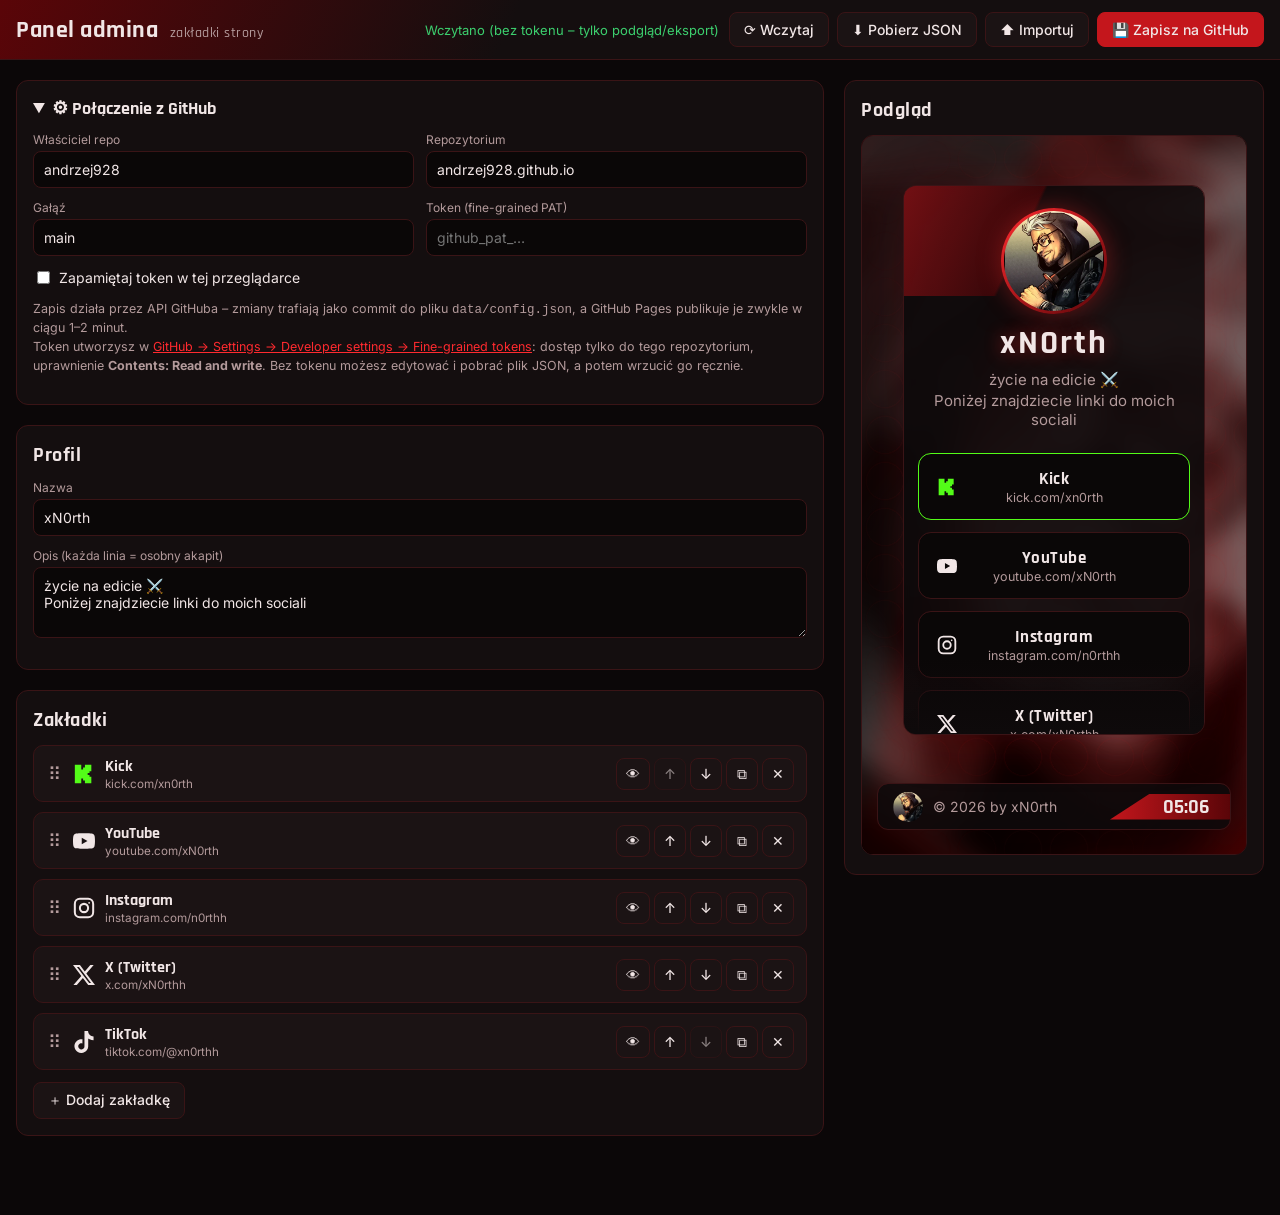
==== admin.html @ eec63bee "Add admin panel for managing link tabs Links and profile now live in data/config.json and are render" ====
<!DOCTYPE html>
<html lang="pl">
<head>
  <meta charset="UTF-8">
  <meta name="viewport" content="width=device-width, initial-scale=1">
  <meta name="robots" content="noindex, nofollow">
  <title>Panel admina</title>
  <link rel="icon" href="assets/avatar.webp">
  <link rel="preconnect" href="https://fonts.googleapis.com">
  <link href="https://fonts.googleapis.com/css2?family=Rajdhani:wght@500;600;700&family=Inter:wght@400;500&display=swap" rel="stylesheet">
  <link rel="stylesheet" href="css/admin.css">
</head>
<body>
  <header class="topbar">
    <h1>Panel admina <small>zakładki strony</small></h1>
    <span id="status" class="status">Wczytywanie…</span>
    <div class="toolbar">
      <button id="btn-reload" title="Wczytaj ponownie z serwera">⟳ Wczytaj</button>
      <button id="btn-download" title="Pobierz config.json">⬇ Pobierz JSON</button>
      <button id="btn-import" title="Wczytaj config.json z dysku">⬆ Importuj</button>
      <button id="btn-save" class="primary">💾 Zapisz na GitHub</button>
      <input id="import-file" type="file" accept=".json,application/json" hidden>
    </div>
  </header>

  <div class="layout">
    <div class="editor">
      <section class="box">
        <details class="settings" id="gh-settings">
          <summary>⚙ Połączenie z GitHub</summary>
          <div class="row two">
            <label class="field"><span>Właściciel repo</span><input type="text" id="gh-owner"></label>
            <label class="field"><span>Repozytorium</span><input type="text" id="gh-repo"></label>
          </div>
          <div class="row two">
            <label class="field"><span>Gałąź</span><input type="text" id="gh-branch"></label>
            <label class="field"><span>Token (fine-grained PAT)</span><input type="password" id="gh-token" autocomplete="off" placeholder="github_pat_…"></label>
          </div>
          <label class="check"><input type="checkbox" id="gh-remember"> Zapamiętaj token w tej przeglądarce</label>
          <p class="hint">
            Zapis działa przez API GitHuba – zmiany trafiają jako commit do pliku <code>data/config.json</code>,
            a GitHub Pages publikuje je zwykle w ciągu 1–2 minut.<br>
            Token utworzysz w <a href="https://github.com/settings/personal-access-tokens/new" target="_blank" rel="noopener">GitHub → Settings → Developer settings → Fine-grained tokens</a>:
            dostęp tylko do tego repozytorium, uprawnienie <b>Contents: Read and write</b>.
            Bez tokenu możesz edytować i pobrać plik JSON, a potem wrzucić go ręcznie.
          </p>
        </details>
      </section>

      <section class="box">
        <h2>Profil</h2>
        <label class="field"><span>Nazwa</span><input type="text" id="p-name"></label>
        <label class="field"><span>Opis (każda linia = osobny akapit)</span><textarea id="p-desc" rows="3"></textarea></label>
      </section>

      <section class="box">
        <h2>Zakładki</h2>
        <div id="links" class="links-list"></div>
        <button id="btn-add">＋ Dodaj zakładkę</button>
      </section>
    </div>

    <aside class="preview">
      <section class="box">
        <h2>Podgląd</h2>
        <iframe id="preview" src="index.html?preview=1" title="Podgląd strony"></iframe>
      </section>
    </aside>
  </div>

  <script src="js/icons.js"></script>
  <script>
    const CONFIG_PATH = "data/config.json"
    const DEFAULT_GH = { owner: "andrzej928", repo: "andrzej928.github.io", branch: "main" }

    let state = { profile: { name: "", description: [] }, links: [] }
    let remoteSha = null
    let dirty = false
    let nextId = 1
    const openCards = new Set()

    const $ = id => document.getElementById(id)

    // ---------- small DOM helper ----------
    function h(tag, props = {}, ...children) {
      const el = document.createElement(tag)
      for (const [k, v] of Object.entries(props)) {
        if (v == null) continue
        if (k.startsWith("on")) el.addEventListener(k.slice(2), v)
        else if (k === "class") el.className = v
        else if (k === "html") el.innerHTML = v
        else if (k in el && typeof v !== "string") el[k] = v
        else if (k === "value") el.value = v
        else el.setAttribute(k, v)
      }
      el.append(...children.flat().filter(c => c != null && c !== false))
      return el
    }

    function setStatus(text, kind = "") {
      const s = $("status")
      s.textContent = text
      s.className = "status " + kind
    }

    function markDirty() {
      dirty = true
      setStatus("Niezapisane zmiany", "dirty")
      schedulePreview()
    }

    // ---------- GitHub settings ----------
    function loadGhSettings() {
      let saved = {}
      try { saved = JSON.parse(localStorage.getItem("admin.gh") || "{}") } catch {}
      let token = ""
      try { token = localStorage.getItem("admin.token") || sessionStorage.getItem("admin.token") || "" } catch {}
      $("gh-owner").value = saved.owner || DEFAULT_GH.owner
      $("gh-repo").value = saved.repo || DEFAULT_GH.repo
      $("gh-branch").value = saved.branch || DEFAULT_GH.branch
      $("gh-token").value = token
      $("gh-remember").checked = !!(saved.remember && token)
      if (!token) $("gh-settings").open = true
    }

    function saveGhSettings() {
      const gh = getGh()
      try {
        localStorage.setItem("admin.gh", JSON.stringify({ owner: gh.owner, repo: gh.repo, branch: gh.branch, remember: $("gh-remember").checked }))
        localStorage.removeItem("admin.token")
        sessionStorage.removeItem("admin.token")
        if (gh.token) ($("gh-remember").checked ? localStorage : sessionStorage).setItem("admin.token", gh.token)
      } catch {}
    }

    function getGh() {
      return {
        owner: $("gh-owner").value.trim(),
        repo: $("gh-repo").value.trim(),
        branch: $("gh-branch").value.trim() || "main",
        token: $("gh-token").value.trim()
      }
    }

    for (const id of ["gh-owner", "gh-repo", "gh-branch", "gh-token", "gh-remember"]) {
      $(id).addEventListener("change", saveGhSettings)
    }

    // ---------- UTF-8 safe base64 ----------
    function toBase64(str) {
      const bytes = new TextEncoder().encode(str)
      let bin = ""
      for (let i = 0; i < bytes.length; i += 0x8000) bin += String.fromCharCode(...bytes.subarray(i, i + 0x8000))
      return btoa(bin)
    }
    function fromBase64(b64) {
      const bin = atob(b64.replace(/\s/g, ""))
      return new TextDecoder().decode(Uint8Array.from(bin, c => c.charCodeAt(0)))
    }

    function ghUrl(gh) {
      return `https://api.github.com/repos/${encodeURIComponent(gh.owner)}/${encodeURIComponent(gh.repo)}/contents/${CONFIG_PATH}`
    }
    function ghHeaders(gh) {
      return { "Accept": "application/vnd.github+json", "Authorization": `Bearer ${gh.token}`, "X-GitHub-Api-Version": "2022-11-28" }
    }

    async function ghGet(gh) {
      const r = await fetch(`${ghUrl(gh)}?ref=${encodeURIComponent(gh.branch)}&t=${Date.now()}`, { headers: ghHeaders(gh), cache: "no-store" })
      if (r.status === 404) return null
      if (!r.ok) throw new Error(`GitHub: ${r.status} ${(await r.json().catch(() => ({}))).message || ""}`)
      const data = await r.json()
      return { sha: data.sha, config: JSON.parse(fromBase64(data.content)) }
    }

    // ---------- Load ----------
    async function load() {
      if (dirty && !confirm("Masz niezapisane zmiany. Wczytać ponownie i je odrzucić?")) return
      setStatus("Wczytywanie…")
      const gh = getGh()
      try {
        let cfg
        if (gh.token) {
          const res = await ghGet(gh)
          if (res) { cfg = res.config; remoteSha = res.sha }
        }
        if (!cfg) {
          const r = await fetch(`${CONFIG_PATH}?v=${Date.now()}`, { cache: "no-store" })
          if (!r.ok) throw new Error(`Nie znaleziono ${CONFIG_PATH} (${r.status})`)
          cfg = await r.json()
        }
        setConfig(cfg)
        dirty = false
        setStatus(gh.token ? "Wczytano z GitHub" : "Wczytano (bez tokenu – tylko podgląd/eksport)", "ok")
      } catch (e) {
        console.error(e)
        setStatus("Błąd wczytywania: " + e.message, "err")
      }
    }

    function setConfig(cfg) {
      state = {
        profile: {
          name: cfg.profile?.name || "",
          description: Array.isArray(cfg.profile?.description) ? cfg.profile.description : []
        },
        links: (cfg.links || []).map(l => ({ _id: nextId++, visible: true, ...l }))
      }
      openCards.clear()
      renderAll()
    }

    // ---------- Serialize ----------
    function toConfig() {
      return {
        profile: {
          name: state.profile.name.trim(),
          description: state.profile.description.map(s => s.trim()).filter(Boolean)
        },
        links: state.links.map(l => {
          const out = {
            title: (l.title || "").trim(),
            url: (l.url || "").trim(),
            subtitle: (l.subtitle || "").trim(),
            icon: l.icon || "link"
          }
          if (out.icon === "custom") out.customSvg = l.customSvg || ""
          if (l.color) out.color = l.color
          out.visible = l.visible !== false
          return out
        })
      }
    }

    function validate(cfg) {
      const errors = []
      cfg.links.forEach((l, i) => {
        if (!l.title) errors.push(`Zakładka #${i + 1}: brak tytułu`)
        if (!l.url) errors.push(`Zakładka #${i + 1}: brak adresu URL`)
        else if (!/^(https?:\/\/|mailto:)/i.test(l.url)) errors.push(`Zakładka #${i + 1}: URL musi zaczynać się od https:// lub mailto:`)
      })
      return errors
    }

    // ---------- Save ----------
    async function save() {
      const gh = getGh()
      if (!gh.token) {
        $("gh-settings").open = true
        $("gh-token").focus()
        setStatus("Podaj token GitHub, aby zapisać (albo pobierz JSON)", "err")
        return
      }
      const cfg = toConfig()
      const errors = validate(cfg)
      if (errors.length) { alert("Popraw błędy:\n\n" + errors.join("\n")); return }

      saveGhSettings()
      $("btn-save").disabled = true
      setStatus("Zapisywanie…")
      try {
        // Always fetch the latest sha to avoid conflicts
        const current = await ghGet(gh)
        if (current && remoteSha && current.sha !== remoteSha &&
            !confirm("Plik na GitHubie zmienił się od czasu wczytania. Nadpisać go Twoją wersją?")) {
          setStatus("Zapis anulowany", "err")
          return
        }
        const body = {
          message: "Aktualizacja zakładek (panel admina)",
          content: toBase64(JSON.stringify(cfg, null, 2) + "\n"),
          branch: gh.branch
        }
        if (current) body.sha = current.sha
        const r = await fetch(ghUrl(gh), { method: "PUT", headers: { ...ghHeaders(gh), "Content-Type": "application/json" }, body: JSON.stringify(body) })
        const data = await r.json().catch(() => ({}))
        if (!r.ok) throw new Error(`${r.status} ${data.message || ""}`)
        remoteSha = data.content?.sha || null
        dirty = false
        setStatus("Zapisano ✔ – strona odświeży się za ok. 1–2 min", "ok")
      } catch (e) {
        console.error(e)
        setStatus("Błąd zapisu: " + e.message, "err")
      } finally {
        $("btn-save").disabled = false
      }
    }

    // ---------- Import / export ----------
    function download() {
      const blob = new Blob([JSON.stringify(toConfig(), null, 2) + "\n"], { type: "application/json" })
      const a = h("a", { href: URL.createObjectURL(blob), download: "config.json" })
      document.body.append(a)
      a.click()
      setTimeout(() => { URL.revokeObjectURL(a.href); a.remove() }, 1000)
    }

    $("import-file").addEventListener("change", async e => {
      const file = e.target.files[0]
      e.target.value = ""
      if (!file) return
      try {
        setConfig(JSON.parse(await file.text()))
        markDirty()
      } catch (err) {
        alert("Nieprawidłowy plik JSON: " + err.message)
      }
    })

    // ---------- Rendering ----------
    function renderAll() {
      $("p-name").value = state.profile.name
      $("p-desc").value = state.profile.description.join("\n")
      renderLinks()
      schedulePreview()
    }

    $("p-name").addEventListener("input", e => { state.profile.name = e.target.value; markDirty() })
    $("p-desc").addEventListener("input", e => { state.profile.description = e.target.value.split("\n"); markDirty() })

    function iconOptions(selected) {
      const opts = Object.entries(ICONS).map(([key, v]) => h("option", { value: key, selected: key === selected }, v.label))
      opts.push(h("option", { value: "custom", selected: selected === "custom" }, "Własna ikona (SVG)"))
      return opts
    }

    let dragFrom = null

    function renderLinks() {
      const list = $("links")
      list.replaceChildren(...state.links.map((link, index) => linkCard(link, index)))
      if (!state.links.length) list.append(h("p", { class: "hint" }, "Brak zakładek – dodaj pierwszą poniżej."))
    }

    function linkCard(link, index) {
      const iconBox = h("span", { class: "card-icon", html: iconFor(link) })
      if (link.color) iconBox.style.color = link.color
      const titleEl = h("strong", {}, link.title || "(bez tytułu)")
      const subEl = h("small", {}, link.subtitle || link.url || "")

      const update = (field, rerenderHeader = true) => e => {
        link[field] = e.target.type === "checkbox" ? e.target.checked : e.target.value
        if (rerenderHeader) {
          titleEl.textContent = link.title || "(bez tytułu)"
          subEl.textContent = link.subtitle || link.url || ""
          iconBox.innerHTML = iconFor(link)
          iconBox.style.color = link.color || ""
        }
        markDirty()
      }

      const act = (fn) => e => { e.preventDefault(); e.stopPropagation(); fn(); markDirty(); renderLinks() }

      const handle = h("span", { class: "handle", title: "Przeciągnij, aby zmienić kolejność" }, "⠿")

      const visibleToggle = h("button", {
        class: "icon-btn",
        title: link.visible === false ? "Ukryta – kliknij, aby pokazać" : "Widoczna – kliknij, aby ukryć"
      }, link.visible === false ? "🙈" : "👁")
      visibleToggle.addEventListener("click", act(() => { link.visible = link.visible === false }))

      const summary = h("summary", {},
        handle, iconBox,
        h("div", { class: "card-title" }, titleEl, subEl),
        h("div", { class: "card-actions" },
          visibleToggle,
          h("button", { class: "icon-btn", title: "W górę", disabled: index === 0, onclick: act(() => move(index, index - 1)) }, "↑"),
          h("button", { class: "icon-btn", title: "W dół", disabled: index === state.links.length - 1, onclick: act(() => move(index, index + 1)) }, "↓"),
          h("button", { class: "icon-btn", title: "Duplikuj", onclick: act(() => {
            const copy = { ...link, _id: nextId++, title: link.title + " (kopia)" }
            state.links.splice(index + 1, 0, copy)
            openCards.add(copy._id)
          }) }, "⧉"),
          h("button", { class: "icon-btn danger", title: "Usuń", onclick: e => {
            e.preventDefault(); e.stopPropagation()
            if (!confirm(`Usunąć zakładkę „${link.title || "bez tytułu"}”?`)) return
            state.links.splice(index, 1); markDirty(); renderLinks()
          } }, "✕")
        )
      )

      const customSvgField = h("label", { class: "field", style: link.icon === "custom" ? "" : "display:none" },
        h("span", {}, "Kod SVG ikony (użyj fill=\"currentColor\", aby działał kolor)"),
        h("textarea", { class: "code", rows: 3, value: link.customSvg || "", oninput: update("customSvg") })
      )

      const colorInput = h("input", { type: "color", value: link.color || "#c4161c", disabled: !link.color })
      const colorCheck = h("input", { type: "checkbox", checked: !!link.color })
      colorCheck.addEventListener("change", e => {
        colorInput.disabled = !e.target.checked
        link.color = e.target.checked ? colorInput.value : ""
        iconBox.style.color = link.color
        markDirty()
      })
      colorInput.addEventListener("input", e => { link.color = e.target.value; iconBox.style.color = link.color; markDirty() })

      const body = h("div", { class: "card-body" },
        h("div", { class: "row two" },
          h("label", { class: "field" }, h("span", {}, "Tytuł"), h("input", { type: "text", value: link.title || "", oninput: update("title") })),
          h("label", { class: "field" }, h("span", {}, "Podpis (np. skrócony adres)"), h("input", { type: "text", value: link.subtitle || "", oninput: update("subtitle") }))
        ),
        h("label", { class: "field" }, h("span", {}, "Adres URL"),
          h("input", { type: "url", value: link.url || "", placeholder: "https://…", oninput: update("url") })),
        h("div", { class: "row two" },
          h("label", { class: "field" }, h("span", {}, "Ikona"),
            h("select", { onchange: e => { update("icon")(e); customSvgField.style.display = link.icon === "custom" ? "" : "none" } }, iconOptions(link.icon))),
          h("div", { class: "field" }, h("span", { style: "display:block;font-size:12px;color:var(--muted);margin-bottom:4px" }, "Kolor akcentu"),
            h("div", { class: "color-row" }, h("label", { class: "check" }, colorCheck, "własny kolor"), colorInput))
        ),
        customSvgField
      )

      const card = h("details", { class: "link-card" + (link.visible === false ? " hidden-link" : ""), open: openCards.has(link._id) }, summary, body)
      card.addEventListener("toggle", () => card.open ? openCards.add(link._id) : openCards.delete(link._id))

      // Drag & drop (only when grabbed by the handle)
      handle.addEventListener("mousedown", () => { card.draggable = true })
      handle.addEventListener("touchstart", () => { card.draggable = true }, { passive: true })
      card.addEventListener("dragstart", e => { dragFrom = index; card.classList.add("dragging"); e.dataTransfer.effectAllowed = "move" })
      card.addEventListener("dragend", () => { card.draggable = false; card.classList.remove("dragging"); dragFrom = null })
      card.addEventListener("dragover", e => { if (dragFrom === null) return; e.preventDefault(); card.classList.add("drag-over") })
      card.addEventListener("dragleave", () => card.classList.remove("drag-over"))
      card.addEventListener("drop", e => {
        e.preventDefault()
        card.classList.remove("drag-over")
        if (dragFrom !== null && dragFrom !== index) { move(dragFrom, index); markDirty(); renderLinks() }
      })

      return card
    }

    function move(from, to) {
      if (to < 0 || to >= state.links.length) return
      const [item] = state.links.splice(from, 1)
      state.links.splice(to, 0, item)
    }

    $("btn-add").addEventListener("click", () => {
      const link = { _id: nextId++, title: "Nowa zakładka", url: "https://", subtitle: "", icon: "link", visible: true }
      state.links.push(link)
      openCards.add(link._id)
      markDirty()
      renderLinks()
      $("links").lastElementChild.scrollIntoView({ behavior: "smooth", block: "center" })
    })

    // ---------- Live preview ----------
    let previewTimer = null
    function schedulePreview() {
      clearTimeout(previewTimer)
      previewTimer = setTimeout(pushPreview, 150)
    }
    function pushPreview() {
      const win = $("preview").contentWindow
      if (win && typeof win.renderConfig === "function") win.renderConfig(toConfig())
    }
    $("preview").addEventListener("load", pushPreview)

    // ---------- Wiring ----------
    $("btn-save").addEventListener("click", save)
    $("btn-reload").addEventListener("click", load)
    $("btn-download").addEventListener("click", download)
    $("btn-import").addEventListener("click", () => $("import-file").click())

    document.addEventListener("keydown", e => {
      if ((e.ctrlKey || e.metaKey) && e.key.toLowerCase() === "s") { e.preventDefault(); save() }
    })
    window.addEventListener("beforeunload", e => { if (dirty) { e.preventDefault(); e.returnValue = "" } })

    loadGhSettings()
    load()
  </script>
</body>
</html>
---- css/admin.css ----
:root {
  --red: #c4161c;
  --red-bright: #ff2a2f;
  --red-dark: #5a0508;
  --bg: #0b0708;
  --panel: #140e0f;
  --card: #1b1314;
  --input: #0a0707;
  --border: #3a1416;
  --text: #f1e6e6;
  --muted: #b39a9b;
  --ok: #3ccf6e;
}

* { box-sizing: border-box; }

html { font-size: 14px; font-family: "Inter", "Segoe UI", Roboto, Helvetica, Arial, sans-serif, "Segoe UI Emoji"; }

body {
  margin: 0;
  background: var(--bg);
  color: var(--text);
  -webkit-font-smoothing: antialiased;
}

h1, h2 { font-family: "Rajdhani", sans-serif; letter-spacing: .5px; margin: 0; }
h2 { font-size: 20px; margin-bottom: 12px; }

/* ---------- Top bar ---------- */
.topbar {
  position: sticky;
  top: 0;
  z-index: 10;
  display: flex;
  flex-wrap: wrap;
  align-items: center;
  gap: 10px;
  padding: 12px 16px;
  background: linear-gradient(115deg, var(--red-dark) 0%, var(--panel) 40%);
  border-bottom: 1px solid var(--border);
}
.topbar h1 { font-size: 24px; flex: 1; min-width: 160px; }
.topbar h1 small { font-size: 14px; color: var(--muted); font-weight: 500; margin-left: 6px; }
.status { color: var(--muted); font-size: 13px; }
.status.dirty { color: #ffb347; }
.status.ok { color: var(--ok); }
.status.err { color: var(--red-bright); }

/* ---------- Layout ---------- */
.layout {
  display: grid;
  grid-template-columns: minmax(0, 1fr);
  gap: 20px;
  padding: 20px 16px 60px;
  max-width: 1300px;
  margin: 0 auto;
}
@media (min-width: 1000px) {
  .layout { grid-template-columns: minmax(0, 1fr) 420px; }
  .preview { position: sticky; top: 80px; align-self: start; }
}

section.box {
  background: var(--panel);
  border: 1px solid var(--border);
  border-radius: 12px;
  padding: 16px;
  margin-bottom: 20px;
}

/* ---------- Form controls ---------- */
label.field { display: block; margin-bottom: 12px; }
label.field > span { display: block; font-size: 12px; color: var(--muted); margin-bottom: 4px; }

input[type=text], input[type=url], input[type=password], select, textarea {
  width: 100%;
  padding: 9px 10px;
  background: var(--input);
  color: var(--text);
  border: 1px solid var(--border);
  border-radius: 8px;
  font: inherit;
}
textarea { resize: vertical; min-height: 60px; font-family: inherit; }
textarea.code { font-family: Consolas, monospace; font-size: 12px; }
input:focus, select:focus, textarea:focus { outline: none; border-color: var(--red); }

.row { display: grid; gap: 12px; grid-template-columns: 1fr; }
@media (min-width: 640px) { .row.two { grid-template-columns: 1fr 1fr; } }

.check { display: inline-flex; align-items: center; gap: 6px; cursor: pointer; user-select: none; }

button, .btn {
  display: inline-flex;
  align-items: center;
  justify-content: center;
  gap: 6px;
  padding: 8px 14px;
  background: var(--card);
  color: var(--text);
  border: 1px solid var(--border);
  border-radius: 8px;
  font: inherit;
  font-weight: 500;
  cursor: pointer;
  transition: border-color .15s, background .15s;
}
button:hover, .btn:hover { border-color: var(--red); }
button.primary { background: var(--red); border-color: var(--red); }
button.primary:hover { background: var(--red-bright); }
button.danger:hover { border-color: var(--red-bright); color: var(--red-bright); }
button:disabled { opacity: .5; cursor: default; }
button.icon-btn { padding: 6px 9px; min-width: 32px; }

.toolbar { display: flex; flex-wrap: wrap; gap: 8px; }

/* ---------- Link cards ---------- */
.links-list { display: flex; flex-direction: column; gap: 10px; margin-bottom: 12px; }

.link-card {
  background: var(--card);
  border: 1px solid var(--border);
  border-radius: 10px;
}
.link-card.hidden-link { opacity: .55; }
.link-card.drag-over { border-color: var(--red-bright); box-shadow: 0 0 0 1px var(--red-bright); }
.link-card.dragging { opacity: .4; }

.link-card summary {
  display: flex;
  align-items: center;
  gap: 10px;
  padding: 10px 12px;
  cursor: pointer;
  list-style: none;
}
.link-card summary::-webkit-details-marker { display: none; }

.handle { cursor: grab; color: var(--muted); font-size: 18px; padding: 0 2px; user-select: none; }
.handle:active { cursor: grabbing; }

.card-icon { width: 22px; height: 22px; flex-shrink: 0; color: var(--text); }
.card-icon svg { width: 100%; height: 100%; display: block; }

.card-title { flex: 1; min-width: 0; }
.card-title strong { display: block; font-family: "Rajdhani", sans-serif; font-size: 16px; white-space: nowrap; overflow: hidden; text-overflow: ellipsis; }
.card-title small { display: block; color: var(--muted); white-space: nowrap; overflow: hidden; text-overflow: ellipsis; }

.card-actions { display: flex; gap: 4px; flex-shrink: 0; }

.card-body { padding: 4px 12px 12px; border-top: 1px solid var(--border); padding-top: 12px; }

.color-row { display: flex; align-items: center; gap: 10px; }
input[type=color] { width: 44px; height: 32px; padding: 0; border: 1px solid var(--border); border-radius: 6px; background: none; cursor: pointer; }

/* ---------- Preview ---------- */
.preview iframe {
  width: 100%;
  height: min(80vh, 760px);
  border: 1px solid var(--border);
  border-radius: 12px;
  background: #050303;
}

.hint { color: var(--muted); font-size: 12.5px; line-height: 1.5; }
.hint a { color: var(--red-bright); }
details.settings summary { cursor: pointer; font-family: "Rajdhani", sans-serif; font-size: 18px; font-weight: 700; }
details.settings[open] summary { margin-bottom: 12px; }
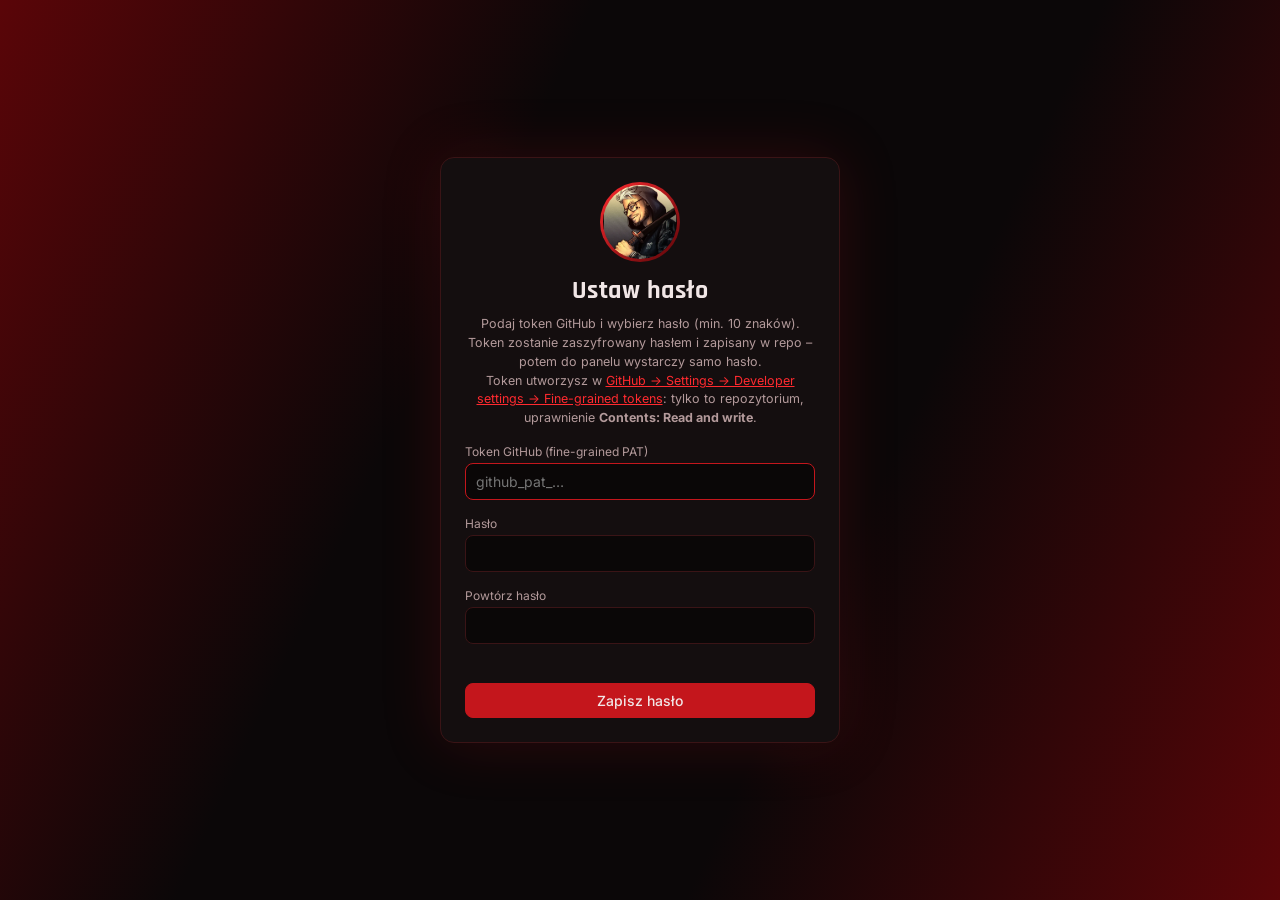
==== commit 765705d9: "Add password lock to admin panel The GitHub token is encrypted with the admin password (PBKDF2-SHA25" ====
--- a/admin.html
+++ b/admin.html
@@ -10,7 +10,22 @@
   <link href="https://fonts.googleapis.com/css2?family=Rajdhani:wght@500;600;700&family=Inter:wght@400;500&display=swap" rel="stylesheet">
   <link rel="stylesheet" href="css/admin.css">
 </head>
-<body>
+<body class="locked">
+  <div class="lock">
+    <form id="lock-form" class="lock-card" autocomplete="off">
+      <img src="assets/avatar.webp" alt="" class="lock-avatar">
+      <h1 id="lock-title">Panel admina</h1>
+      <p id="lock-info" class="hint"></p>
+      <label class="field" id="f-token"><span>Token GitHub (fine-grained PAT)</span><input type="password" id="lock-token" placeholder="github_pat_…"></label>
+      <label class="field" id="f-pass"><span>Hasło</span><input type="password" id="lock-pass" autocomplete="current-password"></label>
+      <label class="field" id="f-pass2"><span>Powtórz hasło</span><input type="password" id="lock-pass2" autocomplete="new-password"></label>
+      <p id="lock-error" class="lock-error"></p>
+      <button class="primary" id="lock-submit" type="submit">Odblokuj</button>
+      <button type="button" id="lock-cancel">Anuluj</button>
+      <a href="#" id="lock-reset" class="hint">Nie pamiętasz hasła? Ustaw nowe (wymaga tokenu)</a>
+    </form>
+  </div>
+
   <header class="topbar">
     <h1>Panel admina <small>zakładki strony</small></h1>
     <span id="status" class="status">Wczytywanie…</span>
@@ -19,6 +34,7 @@
       <button id="btn-download" title="Pobierz config.json">⬇ Pobierz JSON</button>
       <button id="btn-import" title="Wczytaj config.json z dysku">⬆ Importuj</button>
       <button id="btn-save" class="primary">💾 Zapisz na GitHub</button>
+      <button id="btn-lock" title="Zablokuj panel">🔒</button>
       <input id="import-file" type="file" accept=".json,application/json" hidden>
     </div>
   </header>
@@ -34,15 +50,13 @@
           </div>
           <div class="row two">
             <label class="field"><span>Gałąź</span><input type="text" id="gh-branch"></label>
-            <label class="field"><span>Token (fine-grained PAT)</span><input type="password" id="gh-token" autocomplete="off" placeholder="github_pat_…"></label>
+            <div class="field"><span style="display:block;font-size:12px;color:var(--muted);margin-bottom:4px">Hasło i token</span>
+              <button type="button" id="btn-change-pass">🔑 Zmień hasło / token</button></div>
           </div>
-          <label class="check"><input type="checkbox" id="gh-remember"> Zapamiętaj token w tej przeglądarce</label>
           <p class="hint">
             Zapis działa przez API GitHuba – zmiany trafiają jako commit do pliku <code>data/config.json</code>,
             a GitHub Pages publikuje je zwykle w ciągu 1–2 minut.<br>
-            Token utworzysz w <a href="https://github.com/settings/personal-access-tokens/new" target="_blank" rel="noopener">GitHub → Settings → Developer settings → Fine-grained tokens</a>:
-            dostęp tylko do tego repozytorium, uprawnienie <b>Contents: Read and write</b>.
-            Bez tokenu możesz edytować i pobrać plik JSON, a potem wrzucić go ręcznie.
+            Token GitHub jest przechowywany w repo wyłącznie w postaci zaszyfrowanej Twoim hasłem (<code>data/admin-lock.json</code>).
           </p>
         </details>
       </section>
@@ -110,27 +124,25 @@
     }
 
     // ---------- GitHub settings ----------
+    // The token lives only in memory; it is decrypted from data/admin-lock.json with the password.
+    let ghToken = ""
+
     function loadGhSettings() {
       let saved = {}
-      try { saved = JSON.parse(localStorage.getItem("admin.gh") || "{}") } catch {}
-      let token = ""
-      try { token = localStorage.getItem("admin.token") || sessionStorage.getItem("admin.token") || "" } catch {}
+      try {
+        saved = JSON.parse(localStorage.getItem("admin.gh") || "{}")
+        // Clean up plain-text tokens stored by the previous version of the panel
+        localStorage.removeItem("admin.token")
+        sessionStorage.removeItem("admin.token")
+      } catch {}
       $("gh-owner").value = saved.owner || DEFAULT_GH.owner
       $("gh-repo").value = saved.repo || DEFAULT_GH.repo
       $("gh-branch").value = saved.branch || DEFAULT_GH.branch
-      $("gh-token").value = token
-      $("gh-remember").checked = !!(saved.remember && token)
-      if (!token) $("gh-settings").open = true
     }
 
     function saveGhSettings() {
       const gh = getGh()
-      try {
-        localStorage.setItem("admin.gh", JSON.stringify({ owner: gh.owner, repo: gh.repo, branch: gh.branch, remember: $("gh-remember").checked }))
-        localStorage.removeItem("admin.token")
-        sessionStorage.removeItem("admin.token")
-        if (gh.token) ($("gh-remember").checked ? localStorage : sessionStorage).setItem("admin.token", gh.token)
-      } catch {}
+      try { localStorage.setItem("admin.gh", JSON.stringify({ owner: gh.owner, repo: gh.repo, branch: gh.branch })) } catch {}
     }
 
     function getGh() {
@@ -138,11 +150,11 @@
         owner: $("gh-owner").value.trim(),
         repo: $("gh-repo").value.trim(),
         branch: $("gh-branch").value.trim() || "main",
-        token: $("gh-token").value.trim()
-      }
-    }
-
-    for (const id of ["gh-owner", "gh-repo", "gh-branch", "gh-token", "gh-remember"]) {
+        token: ghToken
+      }
+    }
+
+    for (const id of ["gh-owner", "gh-repo", "gh-branch"]) {
       $(id).addEventListener("change", saveGhSettings)
     }
 
@@ -158,19 +170,168 @@
       return new TextDecoder().decode(Uint8Array.from(bin, c => c.charCodeAt(0)))
     }
 
-    function ghUrl(gh) {
-      return `https://api.github.com/repos/${encodeURIComponent(gh.owner)}/${encodeURIComponent(gh.repo)}/contents/${CONFIG_PATH}`
+    function ghRepoUrl(gh) {
+      return `https://api.github.com/repos/${encodeURIComponent(gh.owner)}/${encodeURIComponent(gh.repo)}`
+    }
+    function ghUrl(gh, path = CONFIG_PATH) {
+      return `${ghRepoUrl(gh)}/contents/${path}`
     }
     function ghHeaders(gh) {
-      return { "Accept": "application/vnd.github+json", "Authorization": `Bearer ${gh.token}`, "X-GitHub-Api-Version": "2022-11-28" }
-    }
-
-    async function ghGet(gh) {
-      const r = await fetch(`${ghUrl(gh)}?ref=${encodeURIComponent(gh.branch)}&t=${Date.now()}`, { headers: ghHeaders(gh), cache: "no-store" })
+      const headers = { "Accept": "application/vnd.github+json", "X-GitHub-Api-Version": "2022-11-28" }
+      if (gh.token) headers.Authorization = `Bearer ${gh.token}`
+      return headers
+    }
+
+    async function ghGet(gh, path = CONFIG_PATH) {
+      const r = await fetch(`${ghUrl(gh, path)}?ref=${encodeURIComponent(gh.branch)}&t=${Date.now()}`, { headers: ghHeaders(gh), cache: "no-store" })
       if (r.status === 404) return null
       if (!r.ok) throw new Error(`GitHub: ${r.status} ${(await r.json().catch(() => ({}))).message || ""}`)
       const data = await r.json()
       return { sha: data.sha, config: JSON.parse(fromBase64(data.content)) }
+    }
+
+    async function ghPut(gh, path, obj, message, sha) {
+      const body = { message, content: toBase64(JSON.stringify(obj, null, 2) + "\n"), branch: gh.branch }
+      if (sha) body.sha = sha
+      const r = await fetch(ghUrl(gh, path), { method: "PUT", headers: { ...ghHeaders(gh), "Content-Type": "application/json" }, body: JSON.stringify(body) })
+      const data = await r.json().catch(() => ({}))
+      if (!r.ok) throw new Error(`${r.status} ${data.message || ""}`)
+      return data
+    }
+
+    // ---------- Password lock (token encrypted with AES-GCM, key from PBKDF2) ----------
+    const LOCK_PATH = "data/admin-lock.json"
+    const KDF_ITERATIONS = 600000
+    const bytesToB64 = bytes => btoa(String.fromCharCode(...new Uint8Array(bytes)))
+    const b64ToBytes = b64 => Uint8Array.from(atob(b64), c => c.charCodeAt(0))
+
+    async function deriveKey(password, salt, iterations) {
+      const base = await crypto.subtle.importKey("raw", new TextEncoder().encode(password), "PBKDF2", false, ["deriveKey"])
+      return crypto.subtle.deriveKey({ name: "PBKDF2", salt, iterations, hash: "SHA-256" }, base, { name: "AES-GCM", length: 256 }, false, ["encrypt", "decrypt"])
+    }
+
+    async function encryptToken(token, password) {
+      const salt = crypto.getRandomValues(new Uint8Array(16))
+      const iv = crypto.getRandomValues(new Uint8Array(12))
+      const key = await deriveKey(password, salt, KDF_ITERATIONS)
+      const data = await crypto.subtle.encrypt({ name: "AES-GCM", iv }, key, new TextEncoder().encode(JSON.stringify({ token })))
+      return { v: 1, kdf: "PBKDF2-SHA256", iterations: KDF_ITERATIONS, salt: bytesToB64(salt), iv: bytesToB64(iv), data: bytesToB64(data) }
+    }
+
+    async function decryptToken(lock, password) {
+      const key = await deriveKey(password, b64ToBytes(lock.salt), lock.iterations)
+      const plain = await crypto.subtle.decrypt({ name: "AES-GCM", iv: b64ToBytes(lock.iv) }, key, b64ToBytes(lock.data))
+      return JSON.parse(new TextDecoder().decode(plain)).token
+    }
+
+    let lockFile = null   // { sha, config } of data/admin-lock.json, or null if not set up
+    let lockMode = "unlock"
+
+    async function fetchLockFile() {
+      // API first (fresh after password change), published file as fallback (e.g. API rate limit)
+      try { return await ghGet({ ...getGh(), token: "" }, LOCK_PATH) } catch {}
+      const r = await fetch(`${LOCK_PATH}?v=${Date.now()}`, { cache: "no-store" })
+      return r.ok ? { sha: null, config: await r.json() } : null
+    }
+
+    function showLock(mode, info = "") {
+      lockMode = mode
+      document.body.classList.add("locked")
+      const show = (id, on) => { $(id).style.display = on ? "" : "none" }
+      show("f-token", mode !== "unlock")
+      show("f-pass2", mode !== "unlock")
+      show("lock-cancel", mode === "change")
+      show("lock-reset", mode === "unlock")
+      $("lock-title").textContent = { unlock: "Panel admina", setup: "Ustaw hasło", change: "Zmień hasło / token" }[mode]
+      $("lock-submit").textContent = mode === "unlock" ? "Odblokuj" : "Zapisz hasło"
+      $("lock-pass").autocomplete = mode === "unlock" ? "current-password" : "new-password"
+      $("lock-info").innerHTML = info || {
+        unlock: "Podaj hasło, aby odblokować panel.",
+        setup: "Podaj token GitHub i wybierz hasło (min. 10 znaków). Token zostanie zaszyfrowany hasłem i zapisany w repo – " +
+               'potem do panelu wystarczy samo hasło.<br>Token utworzysz w <a href="https://github.com/settings/personal-access-tokens/new" target="_blank" rel="noopener">GitHub → Settings → Developer settings → Fine-grained tokens</a>: ' +
+               "tylko to repozytorium, uprawnienie <b>Contents: Read and write</b>.",
+        change: "Możesz zostawić obecny token lub wkleić nowy, a następnie ustawić nowe hasło."
+      }[mode]
+      $("lock-token").value = mode === "change" ? ghToken : ""
+      $("lock-pass").value = $("lock-pass2").value = ""
+      $("lock-error").textContent = ""
+      ;(mode === "unlock" ? $("lock-pass") : $("lock-token")).focus()
+    }
+
+    function unlock(token) {
+      ghToken = token
+      document.body.classList.remove("locked")
+      load()
+    }
+
+    async function checkToken(gh) {
+      const r = await fetch(ghRepoUrl(gh), { headers: ghHeaders(gh), cache: "no-store" })
+      if (r.status === 401) throw new Error("Nieprawidłowy token.")
+      if (!r.ok) throw new Error(`Brak dostępu do repozytorium (${r.status}).`)
+      const repo = await r.json()
+      if (!repo.permissions?.push) throw new Error("Token nie ma uprawnienia do zapisu (Contents: Read and write).")
+    }
+
+    $("lock-form").addEventListener("submit", async e => {
+      e.preventDefault()
+      const err = $("lock-error")
+      const pass = $("lock-pass").value
+      err.textContent = ""
+      $("lock-submit").disabled = true
+      try {
+        if (lockMode === "unlock") {
+          $("lock-submit").textContent = "Sprawdzanie…"
+          try { unlock(await decryptToken(lockFile.config, pass)) }
+          catch { throw new Error("Nieprawidłowe hasło.") }
+          return
+        }
+        const token = $("lock-token").value.trim()
+        if (!token) throw new Error("Podaj token GitHub.")
+        if (pass.length < 10) throw new Error("Hasło musi mieć co najmniej 10 znaków.")
+        if (pass !== $("lock-pass2").value) throw new Error("Hasła nie są takie same.")
+        saveGhSettings()
+        const gh = { ...getGh(), token }
+        $("lock-submit").textContent = "Zapisywanie…"
+        await checkToken(gh)
+        const current = await ghGet(gh, LOCK_PATH)
+        const encrypted = await encryptToken(token, pass)
+        const res = await ghPut(gh, LOCK_PATH, encrypted, "Aktualizacja hasła panelu admina", current?.sha)
+        lockFile = { sha: res.content?.sha || null, config: encrypted }
+        if (lockMode === "change") {
+          ghToken = token
+          document.body.classList.remove("locked")
+          setStatus("Hasło zmienione ✔", "ok")
+        } else {
+          unlock(token)
+        }
+      } catch (ex) {
+        err.textContent = ex.message
+      } finally {
+        $("lock-submit").disabled = false
+        if (document.body.classList.contains("locked")) $("lock-submit").textContent = lockMode === "unlock" ? "Odblokuj" : "Zapisz hasło"
+      }
+    })
+
+    $("lock-cancel").addEventListener("click", () => document.body.classList.remove("locked"))
+    $("lock-reset").addEventListener("click", e => { e.preventDefault(); showLock("setup") })
+    $("btn-change-pass").addEventListener("click", () => showLock("change"))
+    $("btn-lock").addEventListener("click", () => {
+      if (dirty && !confirm("Masz niezapisane zmiany. Zablokować panel i je odrzucić?")) return
+      dirty = false
+      ghToken = ""
+      setConfig({ profile: {}, links: [] })
+      showLock(lockFile ? "unlock" : "setup")
+    })
+
+    async function init() {
+      loadGhSettings()
+      if (!window.crypto?.subtle) {
+        showLock("unlock", "Ta przeglądarka nie obsługuje szyfrowania (wymagane HTTPS).")
+        $("lock-form").querySelectorAll("input,button").forEach(el => el.disabled = true)
+        return
+      }
+      lockFile = await fetchLockFile().catch(() => null)
+      showLock(lockFile ? "unlock" : "setup")
     }
 
     // ---------- Load ----------
@@ -245,12 +406,7 @@
     // ---------- Save ----------
     async function save() {
       const gh = getGh()
-      if (!gh.token) {
-        $("gh-settings").open = true
-        $("gh-token").focus()
-        setStatus("Podaj token GitHub, aby zapisać (albo pobierz JSON)", "err")
-        return
-      }
+      if (!gh.token) { showLock(lockFile ? "unlock" : "setup"); return }
       const cfg = toConfig()
       const errors = validate(cfg)
       if (errors.length) { alert("Popraw błędy:\n\n" + errors.join("\n")); return }
@@ -266,15 +422,7 @@
           setStatus("Zapis anulowany", "err")
           return
         }
-        const body = {
-          message: "Aktualizacja zakładek (panel admina)",
-          content: toBase64(JSON.stringify(cfg, null, 2) + "\n"),
-          branch: gh.branch
-        }
-        if (current) body.sha = current.sha
-        const r = await fetch(ghUrl(gh), { method: "PUT", headers: { ...ghHeaders(gh), "Content-Type": "application/json" }, body: JSON.stringify(body) })
-        const data = await r.json().catch(() => ({}))
-        if (!r.ok) throw new Error(`${r.status} ${data.message || ""}`)
+        const data = await ghPut(gh, CONFIG_PATH, cfg, "Aktualizacja zakładek (panel admina)", current?.sha)
         remoteSha = data.content?.sha || null
         dirty = false
         setStatus("Zapisano ✔ – strona odświeży się za ok. 1–2 min", "ok")
@@ -467,8 +615,7 @@
     })
     window.addEventListener("beforeunload", e => { if (dirty) { e.preventDefault(); e.returnValue = "" } })
 
-    loadGhSettings()
-    load()
+    init()
   </script>
 </body>
 </html>
--- a/css/admin.css
+++ b/css/admin.css
@@ -164,5 +164,41 @@
 
 .hint { color: var(--muted); font-size: 12.5px; line-height: 1.5; }
 .hint a { color: var(--red-bright); }
+/* ---------- Lock screen ---------- */
+.lock { display: none; }
+body.locked .topbar, body.locked .layout { display: none; }
+body.locked .lock {
+  display: flex;
+  align-items: center;
+  justify-content: center;
+  min-height: 100vh;
+  min-height: 100dvh;
+  padding: 16px;
+  background: linear-gradient(115deg, var(--red-dark) 0%, var(--bg) 35%, var(--bg) 65%, var(--red-dark) 100%);
+}
+.lock-card {
+  display: flex;
+  flex-direction: column;
+  gap: 4px;
+  width: min(400px, 100%);
+  padding: 24px;
+  background: var(--panel);
+  border: 1px solid var(--border);
+  border-radius: 14px;
+  box-shadow: 0 0 60px rgba(196, 22, 28, .18);
+}
+.lock-avatar {
+  width: 80px; height: 80px;
+  align-self: center;
+  border-radius: 50%;
+  padding: 3px;
+  background: linear-gradient(135deg, var(--red-bright), var(--red-dark));
+}
+.lock-card h1 { text-align: center; font-size: 26px; margin: 8px 0 0; }
+.lock-card .hint { text-align: center; margin: 4px 0 12px; }
+.lock-card button { margin-top: 6px; }
+.lock-card a.hint { margin-top: 10px; margin-bottom: 0; text-decoration: underline; }
+.lock-error { color: var(--red-bright); min-height: 1em; margin: 0; font-size: 13px; }
+
 details.settings summary { cursor: pointer; font-family: "Rajdhani", sans-serif; font-size: 18px; font-weight: 700; }
 details.settings[open] summary { margin-bottom: 12px; }
